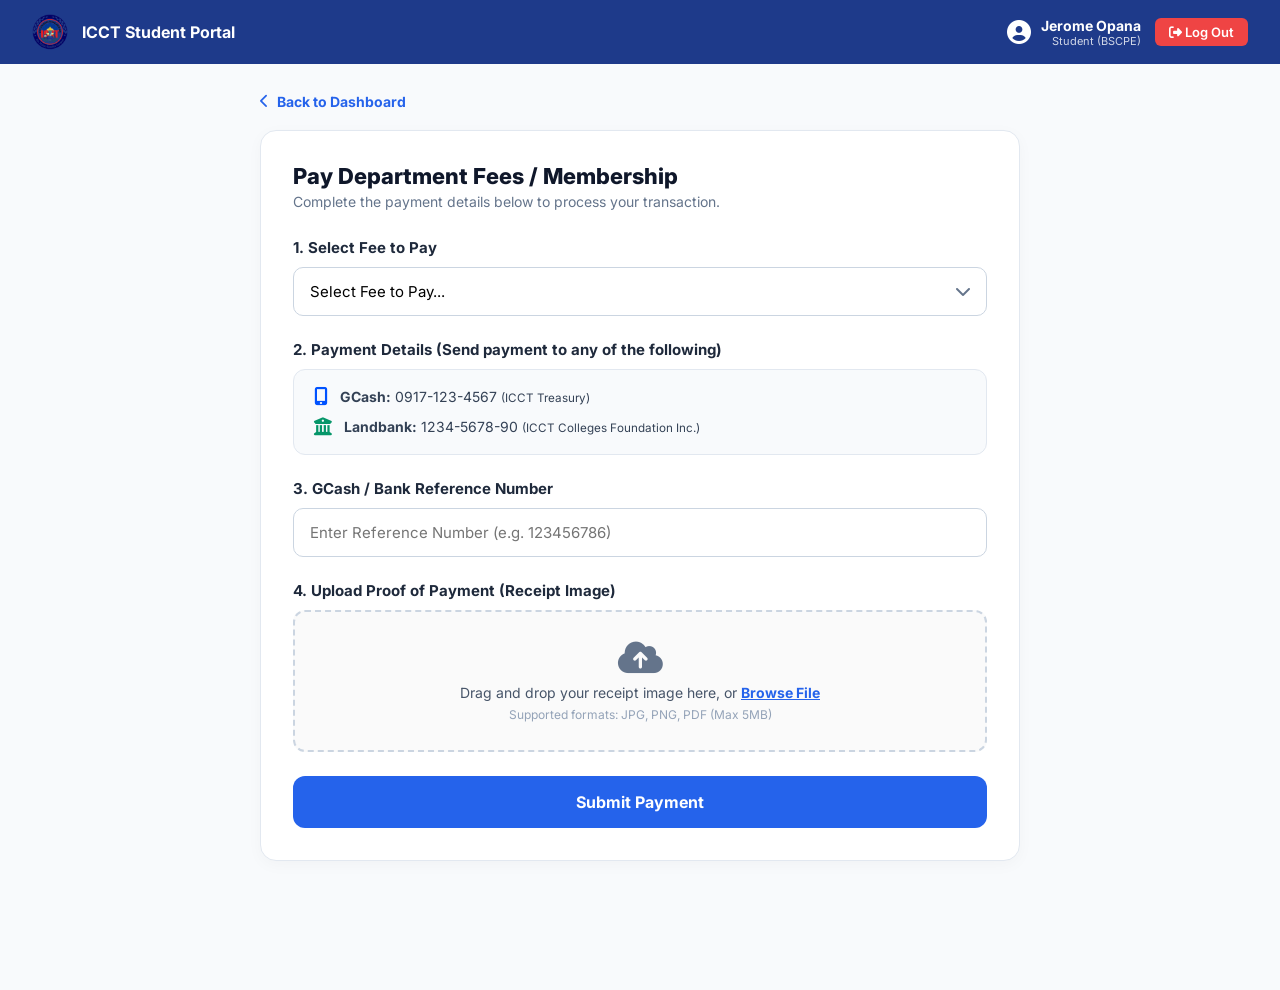
==== pay-fees.html @ ebe61508 "Add files via upload" ====
<!DOCTYPE html>
<html lang="en">
<head>
  <meta charset="UTF-8">
  <meta name="viewport" content="width=device-width, initial-scale=1.0">
  <title>ICCT Student Portal - Pay Fees</title>
  <link rel="stylesheet" href="https://cdnjs.cloudflare.com/ajax/libs/font-awesome/6.4.0/css/all.min.css">
  <link href="https://fonts.googleapis.com/css2?family=Inter:wght@400;500;600;700;800&display=swap" rel="stylesheet">
  
  <style>
    * {
      margin: 0;
      padding: 0;
      box-sizing: border-box;
      font-family: 'Inter', sans-serif;
    }

    body.dashboard-body {
      background-color: #F8FAFC;
      min-height: 100vh;
    }

    .topbar {
      height: 64px;
      background-color: #1E3A8A;
      color: #FFFFFF;
      display: flex;
      justify-content: space-between;
      align-items: center;
      padding: 0 32px;
      position: fixed;
      top: 0;
      left: 0;
      width: 100%;
      z-index: 100;
    }

    .header-left, .header-right { display: flex; align-items: center; gap: 14px; }
    .mini-logo { width: 36px !important; height: 36px !important; object-fit: contain; }
    .portal-title { font-weight: 700; font-size: 16px; }
    .user-info { display: flex; align-items: center; gap: 10px; }
    .user-text { display: flex; flex-direction: column; text-align: right; }
    .user-name { font-weight: 700; font-size: 14px; }
    .user-role { font-size: 11px; opacity: 0.8; }
    .avatar-icon { font-size: 24px; color: #FFFFFF; }

    .btn-logout {
      background-color: #EF4444;
      color: white;
      padding: 6px 14px;
      border-radius: 6px;
      text-decoration: none;
      font-weight: 600;
      font-size: 13px;
    }

    .student-container { max-width: 800px; margin: 90px auto 40px; padding: 0 20px; }

    .back-dashboard-link {
      display: inline-flex;
      align-items: center;
      gap: 8px;
      color: #2563EB;
      font-weight: 700;
      text-decoration: none;
      font-size: 14px;
      margin-bottom: 20px;
    }

    .payment-card {
      background: white;
      border-radius: 16px;
      padding: 32px;
      border: 1px solid #E2E8F0;
      box-shadow: 0 4px 16px rgba(0,0,0,0.03);
    }

    .payment-card-header h2 { font-size: 22px; color: #0F172A; font-weight: 800; }
    .payment-card-header p { color: #64748B; font-size: 14px; margin-top: 4px; margin-bottom: 28px; }

    .form-step-group { margin-bottom: 24px; }
    .step-label { font-size: 15px; font-weight: 700; color: #1E293B; margin-bottom: 10px; display: block; }

    .select-wrapper { position: relative; }
    .select-wrapper select {
      width: 100%;
      padding: 14px 16px;
      border: 1px solid #CBD5E1;
      border-radius: 10px;
      font-size: 15px;
      appearance: none;
      outline: none;
      background: white;
      cursor: pointer;
    }

    .select-icon { position: absolute; right: 16px; top: 50%; transform: translateY(-50%); color: #64748B; pointer-events: none; }

    .payment-info-box {
      background: #F8FAFC;
      border: 1px solid #E2E8F0;
      border-radius: 12px;
      padding: 18px 20px;
      display: flex;
      flex-direction: column;
      gap: 12px;
    }

    .info-item { display: flex; align-items: center; gap: 12px; font-size: 14px; color: #334155; }
    .info-icon { font-size: 18px; }
    .gcash-color { color: #0052FF; }
    .bank-color { color: #059669; }

    .form-step-group input[type="text"] {
      width: 100%;
      padding: 14px 16px;
      border: 1px solid #CBD5E1;
      border-radius: 10px;
      font-size: 15px;
      outline: none;
    }

    .file-upload-box {
      border: 2px dashed #CBD5E1;
      border-radius: 12px;
      padding: 28px 20px;
      text-align: center;
      background: #FAFAFA;
      cursor: pointer;
      transition: all 0.2s;
    }

    .file-upload-box:hover {
      border-color: #2563EB;
      background: #EFF6FF;
    }

    .upload-icon { font-size: 36px; color: #64748B; margin-bottom: 8px; }
    .upload-text { font-size: 14px; color: #475569; }
    .browse-btn { color: #2563EB; font-weight: 700; text-decoration: underline; }
    .upload-subtext { display: block; font-size: 12px; color: #94A3B8; margin-top: 6px; }

    .success-upload-icon { font-size: 32px; color: #16A34A; margin-bottom: 6px; }
    .preview-filename { font-weight: 700; color: #0F172A; font-size: 14px; }
    .change-file-btn { font-size: 12px; color: #2563EB; font-weight: 600; }

    .btn-submit-payment {
      width: 100%;
      background: #2563EB;
      color: white;
      padding: 16px;
      border: none;
      border-radius: 12px;
      font-size: 16px;
      font-weight: 700;
      cursor: pointer;
      transition: all 0.2s;
    }

    .btn-submit-payment:hover { background: #1D4ED8; }
  </style>
</head>
<body class="dashboard-body">

  <header class="topbar">
    <div class="header-left">
      <img src="logo.png" alt="Logo" class="mini-logo">
      <span class="portal-title">ICCT Student Portal</span>
    </div>
    <div class="header-right">
      <div class="user-info">
        <i class="fa-solid fa-circle-user avatar-icon"></i>
        <div class="user-text">
          <span class="user-name">Jerome Opana</span>
          <span class="user-role">Student (BSCPE)</span>
        </div>
      </div>
      <a href="index.html" class="btn-logout"><i class="fa-solid fa-right-from-bracket"></i> Log Out</a>
    </div>
  </header>

  <main class="student-container">
    <a href="student.html" class="back-dashboard-link">
      <i class="fa-solid fa-chevron-left"></i> Back to Dashboard
    </a>

    <div class="payment-card">
      <div class="payment-card-header">
        <h2>Pay Department Fees / Membership</h2>
        <p>Complete the payment details below to process your transaction.</p>
      </div>

      <form id="paymentForm" onsubmit="handlePaymentSubmit(event)">
        <div class="form-step-group">
          <label class="step-label">1. Select Fee to Pay</label>
          <div class="select-wrapper">
            <select id="feeType" required>
              <option value="" disabled selected>Select Fee to Pay...</option>
              <option value="500" data-name="Department Dues">Department Dues - ₱500.00</option>
              <option value="300" data-name="COE/Membership Fees">COE/Membership Fees - ₱300.00</option>
              <option value="150" data-name="Late Registration Fee">Late Registration Fee - ₱150.00</option>
            </select>
            <i class="fa-solid fa-chevron-down select-icon"></i>
          </div>
        </div>

        <div class="form-step-group">
          <label class="step-label">2. Payment Details (Send payment to any of the following)</label>
          <div class="payment-info-box">
            <div class="info-item">
              <i class="fa-solid fa-mobile-screen-button info-icon gcash-color"></i>
              <div><strong>GCash:</strong> <span>0917-123-4567</span> <small>(ICCT Treasury)</small></div>
            </div>
            <div class="info-item">
              <i class="fa-solid fa-building-columns info-icon bank-color"></i>
              <div><strong>Landbank:</strong> <span>1234-5678-90</span> <small>(ICCT Colleges Foundation Inc.)</small></div>
            </div>
          </div>
        </div>

        <div class="form-step-group">
          <label class="step-label">3. GCash / Bank Reference Number</label>
          <input type="text" id="refNumber" placeholder="Enter Reference Number (e.g. 123456786)" required>
        </div>

        <div class="form-step-group">
          <label class="step-label">4. Upload Proof of Payment (Receipt Image)</label>
          <div class="file-upload-box" onclick="document.getElementById('receiptFile').click()">
            <input type="file" id="receiptFile" accept="image/*,.pdf" style="display:none" onchange="previewReceiptFile(event)">
            
            <div id="uploadPlaceholder">
              <i class="fa-solid fa-cloud-arrow-up upload-icon"></i>
              <p class="upload-text">Drag and drop your receipt image here, or <span class="browse-btn">Browse File</span></p>
              <small class="upload-subtext">Supported formats: JPG, PNG, PDF (Max 5MB)</small>
            </div>

            <div id="uploadPreview" style="display:none;">
              <i class="fa-solid fa-circle-check success-upload-icon"></i>
              <p class="preview-filename" id="fileNameText">receipt.png</p>
              <span class="change-file-btn">Click to change file</span>
            </div>
          </div>
        </div>

        <button type="submit" class="btn-submit-payment">Submit Payment</button>
      </form>
    </div>
  </main>

  <script src="script.js"></script>
</body>
</html>
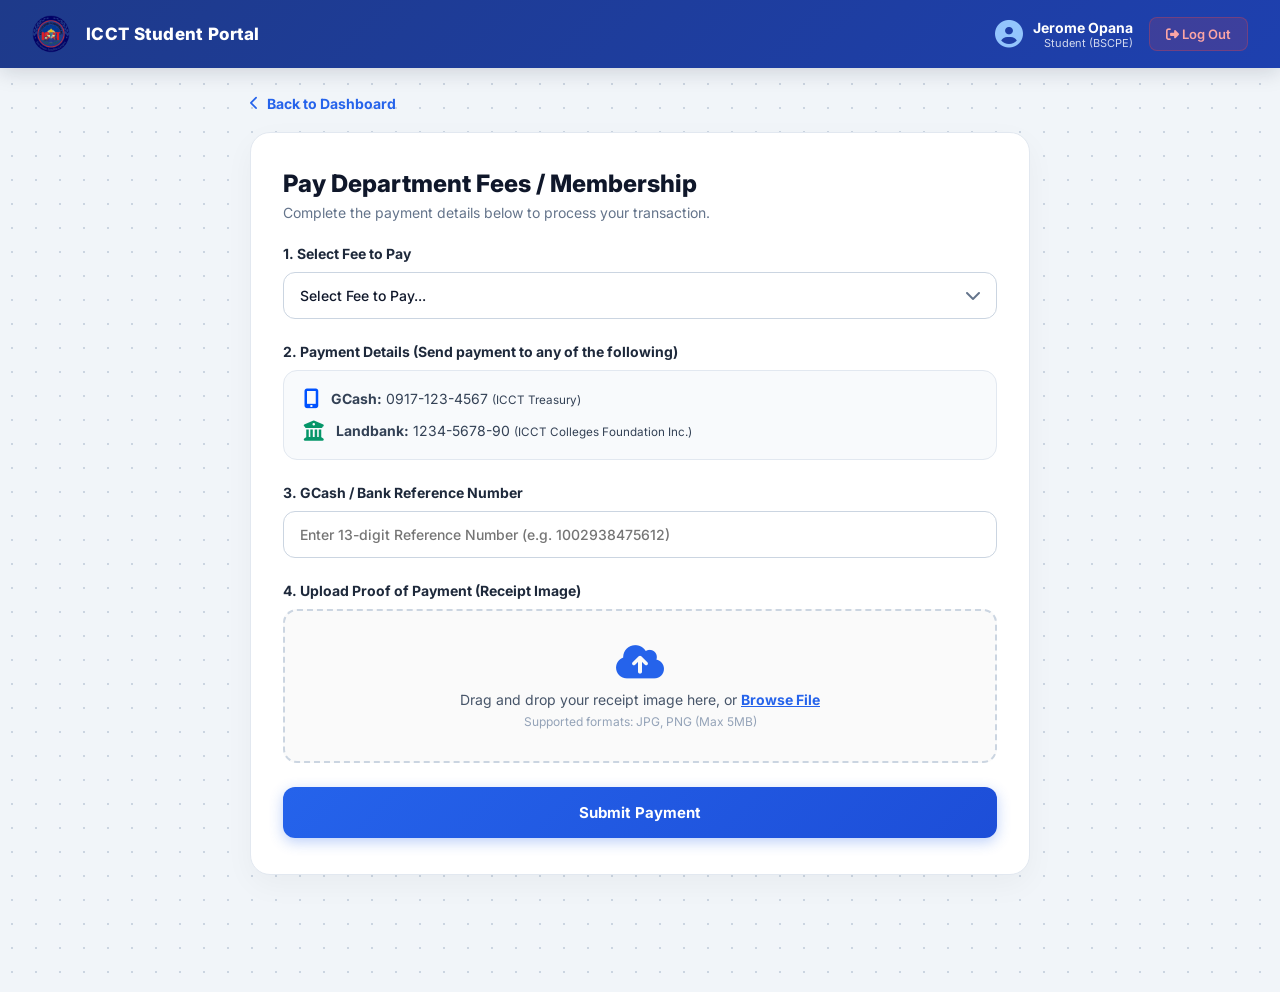
==== commit 0d4581f7: "Add files via upload" ====
--- a/pay-fees.html
+++ b/pay-fees.html
@@ -4,160 +4,50 @@
   <meta charset="UTF-8">
   <meta name="viewport" content="width=device-width, initial-scale=1.0">
   <title>ICCT Student Portal - Pay Fees</title>
+  <!-- FontAwesome Icons & Google Fonts -->
   <link rel="stylesheet" href="https://cdnjs.cloudflare.com/ajax/libs/font-awesome/6.4.0/css/all.min.css">
   <link href="https://fonts.googleapis.com/css2?family=Inter:wght@400;500;600;700;800&display=swap" rel="stylesheet">
   
   <style>
-    * {
-      margin: 0;
-      padding: 0;
-      box-sizing: border-box;
-      font-family: 'Inter', sans-serif;
-    }
-
-    body.dashboard-body {
-      background-color: #F8FAFC;
-      min-height: 100vh;
-    }
-
-    .topbar {
-      height: 64px;
-      background-color: #1E3A8A;
-      color: #FFFFFF;
-      display: flex;
-      justify-content: space-between;
-      align-items: center;
-      padding: 0 32px;
-      position: fixed;
-      top: 0;
-      left: 0;
-      width: 100%;
-      z-index: 100;
-    }
-
-    .header-left, .header-right { display: flex; align-items: center; gap: 14px; }
-    .mini-logo { width: 36px !important; height: 36px !important; object-fit: contain; }
-    .portal-title { font-weight: 700; font-size: 16px; }
+    * { margin: 0; padding: 0; box-sizing: border-box; font-family: 'Inter', sans-serif; }
+    body.dashboard-body { background: #F1F5F9; background-image: radial-gradient(#CBD5E1 1px, transparent 1px); background-size: 24px 24px; min-height: 100vh; }
+    .topbar { height: 68px; background: linear-gradient(135deg, #1E3A8A 0%, #1E40AF 100%); color: #FFFFFF; display: flex; justify-content: space-between; align-items: center; padding: 0 32px; position: fixed; top: 0; left: 0; width: 100%; z-index: 100; box-shadow: 0 4px 20px rgba(15, 23, 42, 0.15); }
+    .header-left, .header-right { display: flex; align-items: center; gap: 16px; }
+    .mini-logo { width: 38px !important; height: 38px !important; object-fit: contain; }
+    .portal-title { font-weight: 800; font-size: 17px; letter-spacing: 0.3px; }
     .user-info { display: flex; align-items: center; gap: 10px; }
     .user-text { display: flex; flex-direction: column; text-align: right; }
     .user-name { font-weight: 700; font-size: 14px; }
     .user-role { font-size: 11px; opacity: 0.8; }
-    .avatar-icon { font-size: 24px; color: #FFFFFF; }
-
-    .btn-logout {
-      background-color: #EF4444;
-      color: white;
-      padding: 6px 14px;
-      border-radius: 6px;
-      text-decoration: none;
-      font-weight: 600;
-      font-size: 13px;
-    }
-
-    .student-container { max-width: 800px; margin: 90px auto 40px; padding: 0 20px; }
-
-    .back-dashboard-link {
-      display: inline-flex;
-      align-items: center;
-      gap: 8px;
-      color: #2563EB;
-      font-weight: 700;
-      text-decoration: none;
-      font-size: 14px;
-      margin-bottom: 20px;
-    }
-
-    .payment-card {
-      background: white;
-      border-radius: 16px;
-      padding: 32px;
-      border: 1px solid #E2E8F0;
-      box-shadow: 0 4px 16px rgba(0,0,0,0.03);
-    }
-
-    .payment-card-header h2 { font-size: 22px; color: #0F172A; font-weight: 800; }
-    .payment-card-header p { color: #64748B; font-size: 14px; margin-top: 4px; margin-bottom: 28px; }
-
+    .avatar-icon { font-size: 28px; color: #93C5FD; }
+    .btn-logout { background: rgba(239, 68, 68, 0.15); color: #FCA5A5; border: 1px solid rgba(239, 68, 68, 0.3); padding: 8px 16px; border-radius: 8px; text-decoration: none; font-weight: 600; font-size: 13px; transition: all 0.2s; }
+    .btn-logout:hover { background: #EF4444; color: white; }
+    .student-container { max-width: 820px; margin: 92px auto 40px; padding: 0 20px; }
+    .back-dashboard-link { display: inline-flex; align-items: center; gap: 8px; color: #2563EB; font-weight: 700; text-decoration: none; font-size: 14px; margin-bottom: 20px; transition: all 0.2s; }
+    .back-dashboard-link:hover { color: #1D4ED8; transform: translateX(-4px); }
+    .payment-card { background: white; border-radius: 20px; padding: 36px 32px; border: 1px solid #E2E8F0; box-shadow: 0 10px 30px rgba(0,0,0,0.04); }
+    .payment-card-header h2 { font-size: 24px; color: #0F172A; font-weight: 800; }
+    .payment-card-header p { color: #64748B; font-size: 14px; margin-top: 6px; margin-bottom: 24px; }
+    .validation-alert { background-color: #FEF2F2; border: 1px solid #EF4444; color: #DC2626; padding: 14px 16px; border-radius: 12px; font-size: 13px; font-weight: 600; display: none; align-items: center; gap: 10px; margin-bottom: 24px; }
     .form-step-group { margin-bottom: 24px; }
-    .step-label { font-size: 15px; font-weight: 700; color: #1E293B; margin-bottom: 10px; display: block; }
-
+    .step-label { font-size: 14px; font-weight: 700; color: #1E293B; margin-bottom: 10px; display: flex; align-items: center; gap: 8px; }
     .select-wrapper { position: relative; }
-    .select-wrapper select {
-      width: 100%;
-      padding: 14px 16px;
-      border: 1px solid #CBD5E1;
-      border-radius: 10px;
-      font-size: 15px;
-      appearance: none;
-      outline: none;
-      background: white;
-      cursor: pointer;
-    }
-
+    .select-wrapper select { width: 100%; padding: 14px 16px; border: 1px solid #CBD5E1; border-radius: 12px; font-size: 14px; appearance: none; outline: none; background: white; cursor: pointer; font-weight: 500; color: #0F172A; transition: all 0.2s; }
     .select-icon { position: absolute; right: 16px; top: 50%; transform: translateY(-50%); color: #64748B; pointer-events: none; }
-
-    .payment-info-box {
-      background: #F8FAFC;
-      border: 1px solid #E2E8F0;
-      border-radius: 12px;
-      padding: 18px 20px;
-      display: flex;
-      flex-direction: column;
-      gap: 12px;
-    }
-
+    .payment-info-box { background: #F8FAFC; border: 1px solid #E2E8F0; border-radius: 14px; padding: 18px 20px; display: flex; flex-direction: column; gap: 12px; }
     .info-item { display: flex; align-items: center; gap: 12px; font-size: 14px; color: #334155; }
-    .info-icon { font-size: 18px; }
+    .info-icon { font-size: 20px; }
     .gcash-color { color: #0052FF; }
     .bank-color { color: #059669; }
-
-    .form-step-group input[type="text"] {
-      width: 100%;
-      padding: 14px 16px;
-      border: 1px solid #CBD5E1;
-      border-radius: 10px;
-      font-size: 15px;
-      outline: none;
-    }
-
-    .file-upload-box {
-      border: 2px dashed #CBD5E1;
-      border-radius: 12px;
-      padding: 28px 20px;
-      text-align: center;
-      background: #FAFAFA;
-      cursor: pointer;
-      transition: all 0.2s;
-    }
-
-    .file-upload-box:hover {
-      border-color: #2563EB;
-      background: #EFF6FF;
-    }
-
-    .upload-icon { font-size: 36px; color: #64748B; margin-bottom: 8px; }
+    .form-step-group input[type="text"] { width: 100%; padding: 14px 16px; border: 1px solid #CBD5E1; border-radius: 12px; font-size: 14px; outline: none; font-weight: 500; transition: all 0.2s; }
+    .file-upload-box { border: 2px dashed #CBD5E1; border-radius: 14px; padding: 32px 20px; text-align: center; background: #FAFAFA; cursor: pointer; transition: all 0.25s ease; }
+    .file-upload-box:hover { border-color: #2563EB; background: #EFF6FF; }
+    .upload-icon { font-size: 38px; color: #2563EB; margin-bottom: 10px; }
     .upload-text { font-size: 14px; color: #475569; }
     .browse-btn { color: #2563EB; font-weight: 700; text-decoration: underline; }
     .upload-subtext { display: block; font-size: 12px; color: #94A3B8; margin-top: 6px; }
-
-    .success-upload-icon { font-size: 32px; color: #16A34A; margin-bottom: 6px; }
-    .preview-filename { font-weight: 700; color: #0F172A; font-size: 14px; }
-    .change-file-btn { font-size: 12px; color: #2563EB; font-weight: 600; }
-
-    .btn-submit-payment {
-      width: 100%;
-      background: #2563EB;
-      color: white;
-      padding: 16px;
-      border: none;
-      border-radius: 12px;
-      font-size: 16px;
-      font-weight: 700;
-      cursor: pointer;
-      transition: all 0.2s;
-    }
-
-    .btn-submit-payment:hover { background: #1D4ED8; }
+    .btn-submit-payment { width: 100%; background: linear-gradient(135deg, #2563EB 0%, #1D4ED8 100%); color: white; padding: 16px; border: none; border-radius: 12px; font-size: 15px; font-weight: 700; cursor: pointer; box-shadow: 0 4px 14px rgba(37, 99, 235, 0.3); transition: all 0.2s; }
+    .btn-submit-payment:hover { transform: translateY(-2px); box-shadow: 0 8px 20px rgba(37, 99, 235, 0.4); }
   </style>
 </head>
 <body class="dashboard-body">
@@ -190,11 +80,17 @@
         <p>Complete the payment details below to process your transaction.</p>
       </div>
 
-      <form id="paymentForm" onsubmit="handlePaymentSubmit(event)">
+      <div class="validation-alert" id="paymentValAlert">
+        <i class="fa-solid fa-circle-exclamation" style="font-size: 18px;"></i>
+        <span id="paymentErrorText">Please fix the highlighted errors before submitting.</span>
+      </div>
+
+      <form id="paymentForm" onsubmit="handlePaymentSubmit(event)" novalidate>
+        
         <div class="form-step-group">
           <label class="step-label">1. Select Fee to Pay</label>
           <div class="select-wrapper">
-            <select id="feeType" required>
+            <select id="feeType">
               <option value="" disabled selected>Select Fee to Pay...</option>
               <option value="500" data-name="Department Dues">Department Dues - ₱500.00</option>
               <option value="300" data-name="COE/Membership Fees">COE/Membership Fees - ₱300.00</option>
@@ -220,24 +116,23 @@
 
         <div class="form-step-group">
           <label class="step-label">3. GCash / Bank Reference Number</label>
-          <input type="text" id="refNumber" placeholder="Enter Reference Number (e.g. 123456786)" required>
+          <input type="text" id="refNumber" placeholder="Enter 13-digit Reference Number (e.g. 1002938475612)" maxlength="13">
         </div>
 
         <div class="form-step-group">
           <label class="step-label">4. Upload Proof of Payment (Receipt Image)</label>
-          <div class="file-upload-box" onclick="document.getElementById('receiptFile').click()">
-            <input type="file" id="receiptFile" accept="image/*,.pdf" style="display:none" onchange="previewReceiptFile(event)">
+          <div class="file-upload-box" id="uploadBox" onclick="document.getElementById('receiptFile').click()">
+            <input type="file" id="receiptFile" accept="image/*" style="display:none" onchange="previewReceiptFile(event)">
             
             <div id="uploadPlaceholder">
               <i class="fa-solid fa-cloud-arrow-up upload-icon"></i>
               <p class="upload-text">Drag and drop your receipt image here, or <span class="browse-btn">Browse File</span></p>
-              <small class="upload-subtext">Supported formats: JPG, PNG, PDF (Max 5MB)</small>
+              <small class="upload-subtext">Supported formats: JPG, PNG (Max 5MB)</small>
             </div>
 
             <div id="uploadPreview" style="display:none;">
-              <i class="fa-solid fa-circle-check success-upload-icon"></i>
-              <p class="preview-filename" id="fileNameText">receipt.png</p>
-              <span class="change-file-btn">Click to change file</span>
+              <i class="fa-solid fa-circle-check" style="font-size:32px; color:#16A34A;"></i>
+              <p class="preview-filename" id="fileNameText" style="font-weight:700; margin-top:4px;">receipt.png</p>
             </div>
           </div>
         </div>
@@ -247,6 +142,58 @@
     </div>
   </main>
 
-  <script src="script.js"></script>
+  <script>
+    let uploadedImageDataUrl = "";
+
+    function previewReceiptFile(event) {
+      const file = event.target.files[0];
+      if (file) {
+        document.getElementById('uploadPlaceholder').style.display = "none";
+        document.getElementById('uploadPreview').style.display = "block";
+        document.getElementById('fileNameText').textContent = file.name;
+
+        // READ IMAGE FILE AS BASE64 DATA URL FOR TRUE IMAGE SYNC
+        const reader = new FileReader();
+        reader.onload = function(e) {
+          uploadedImageDataUrl = e.target.result;
+        };
+        reader.readAsDataURL(file);
+      }
+    }
+
+    function handlePaymentSubmit(event) {
+      event.preventDefault();
+      const feeSelect = document.getElementById('feeType');
+      const refInput = document.getElementById('refNumber');
+      const fileInput = document.getElementById('receiptFile');
+
+      const feeAmount = feeSelect.value;
+      const selectedOption = feeSelect.options[feeSelect.selectedIndex];
+      const feeName = selectedOption ? selectedOption.getAttribute('data-name') : "Department Dues";
+      const refNumber = refInput.value.trim();
+
+      if (!feeAmount || refNumber.length !== 13 || isNaN(refNumber) || fileInput.files.length === 0) {
+        document.getElementById('paymentValAlert').style.display = "flex";
+        return;
+      }
+
+      const newTransaction = {
+        feeName: feeName,
+        amount: feeAmount,
+        refNumber: refNumber,
+        fileName: fileInput.files[0].name,
+        imageDataUrl: uploadedImageDataUrl || "https://images.unsplash.com/photo-1554224155-8d04cb21cd6c?w=600",
+        status: "Pending",
+        date: new Date().toLocaleDateString()
+      };
+
+      let transactions = JSON.parse(localStorage.getItem("userTransactions")) || [];
+      transactions.unshift(newTransaction);
+      localStorage.setItem("userTransactions", JSON.stringify(transactions));
+      localStorage.setItem("latestPayment", JSON.stringify(newTransaction));
+
+      window.location.href = "payment-success.html";
+    }
+  </script>
 </body>
 </html>
